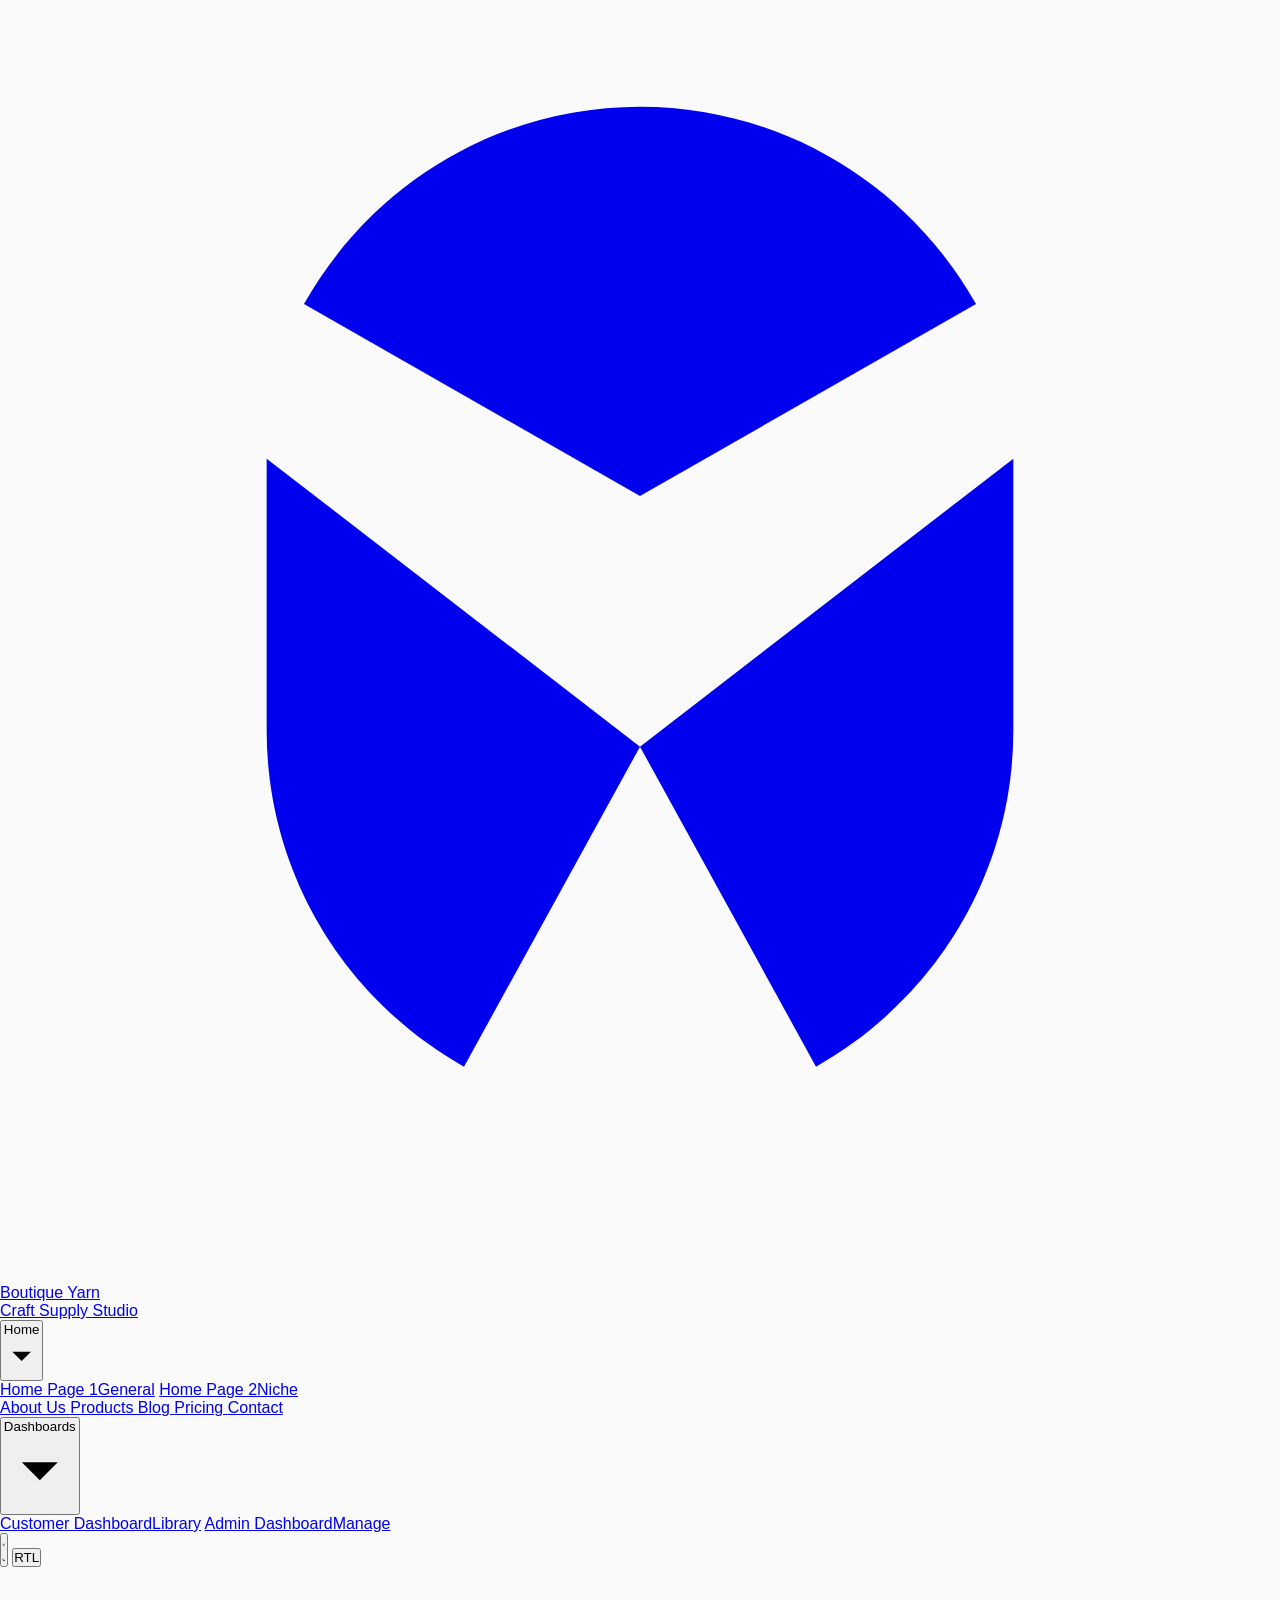
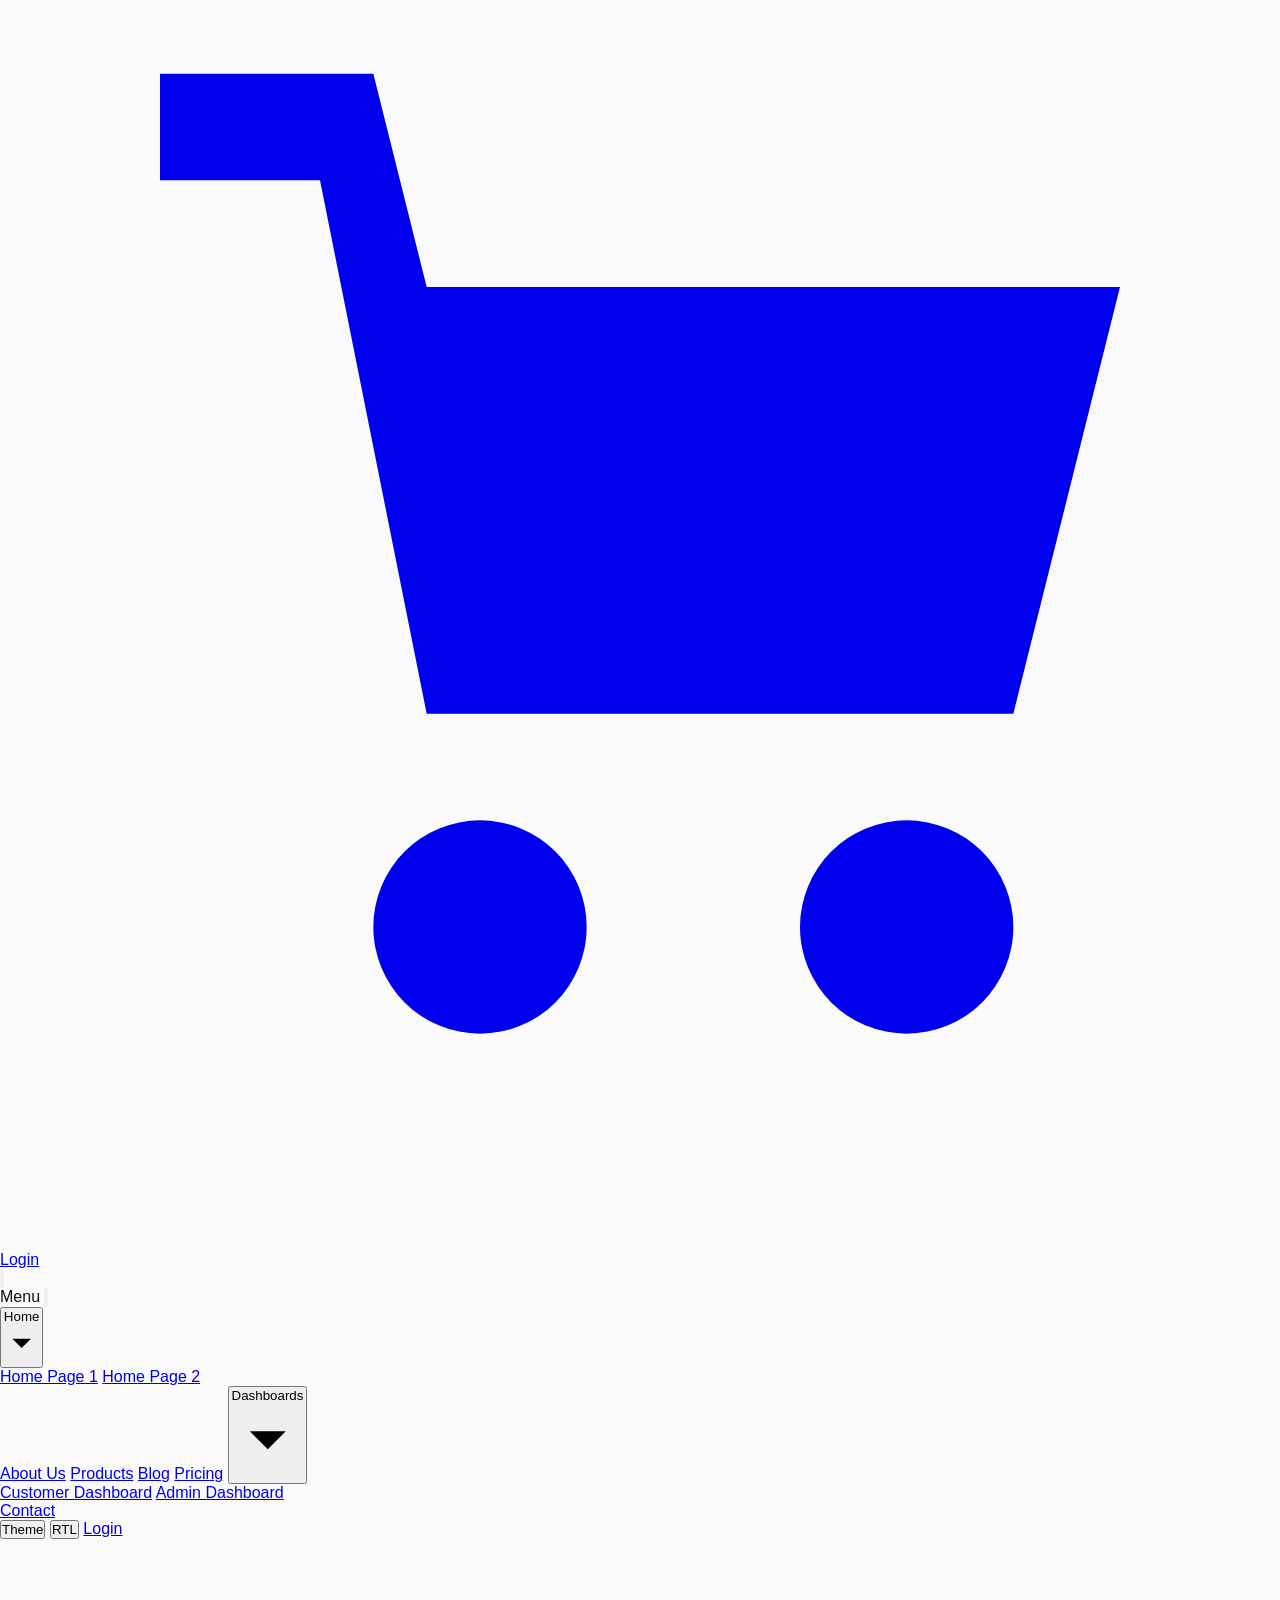
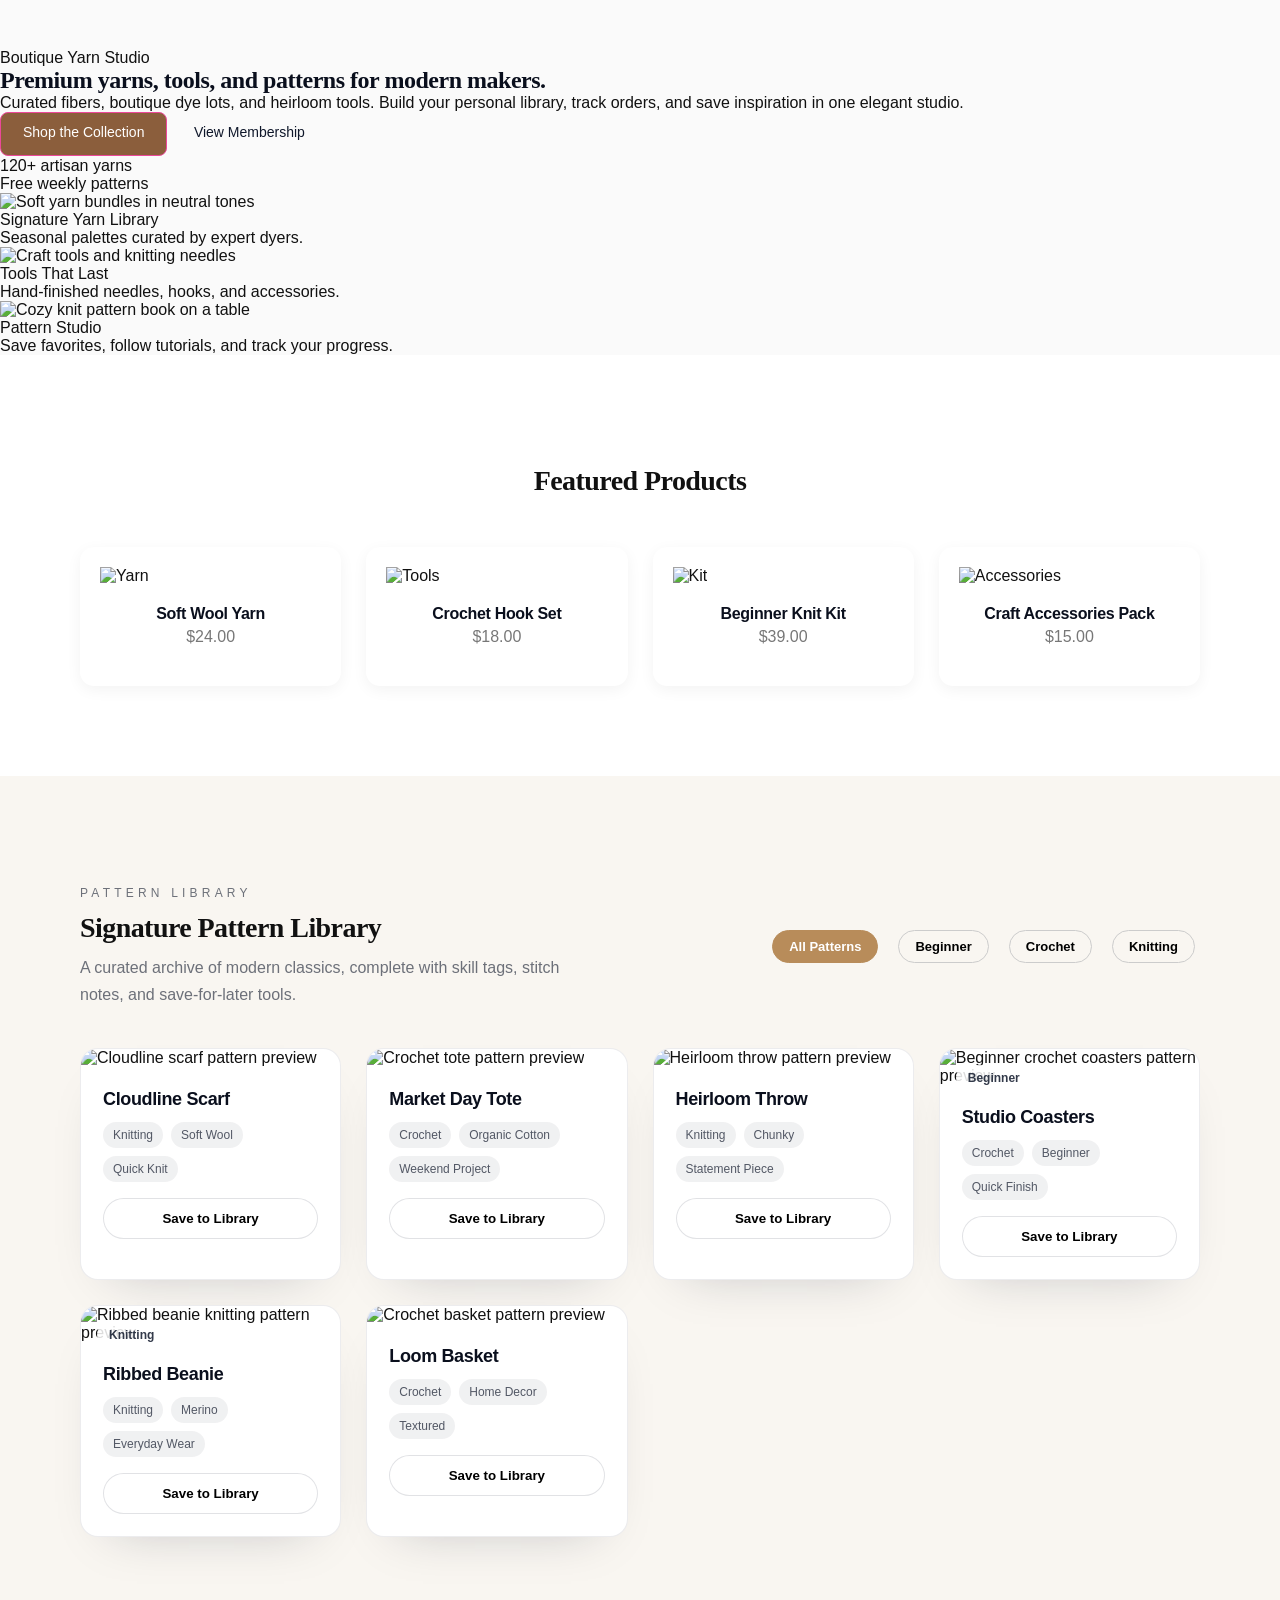
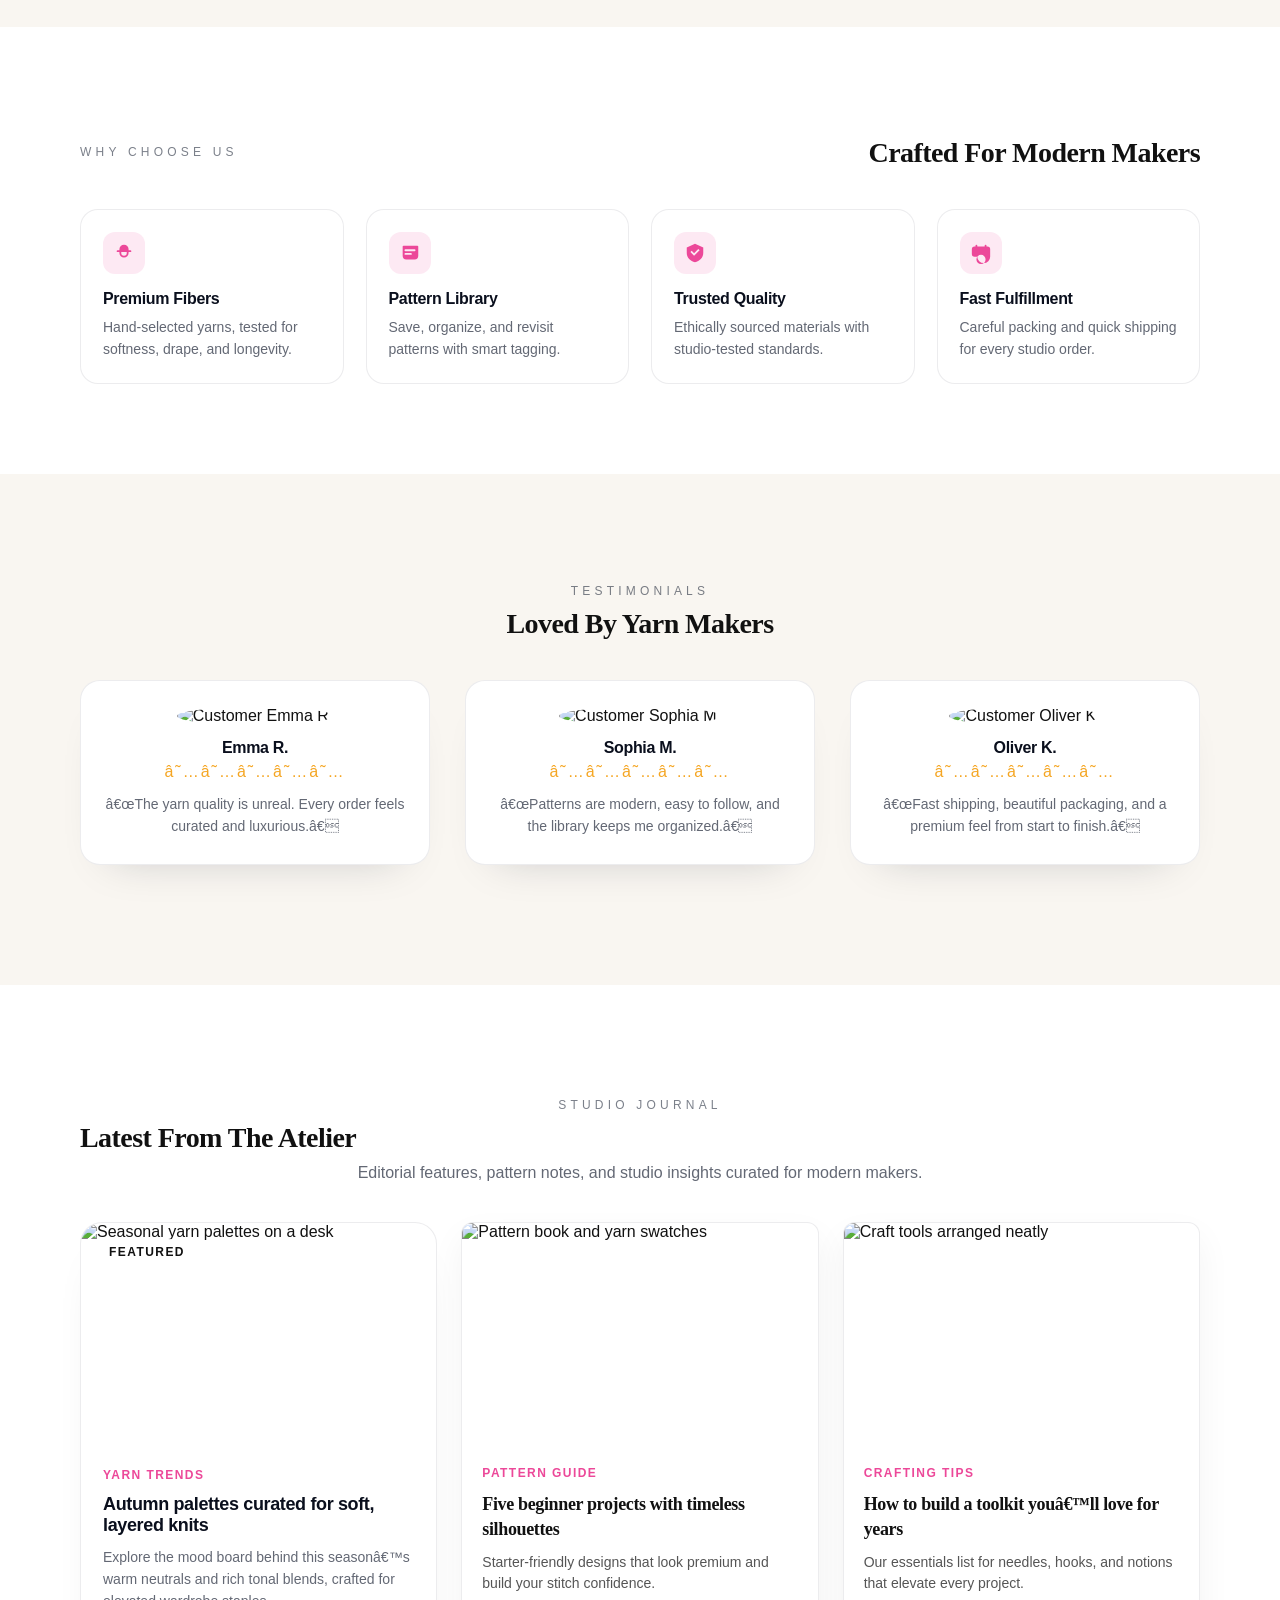
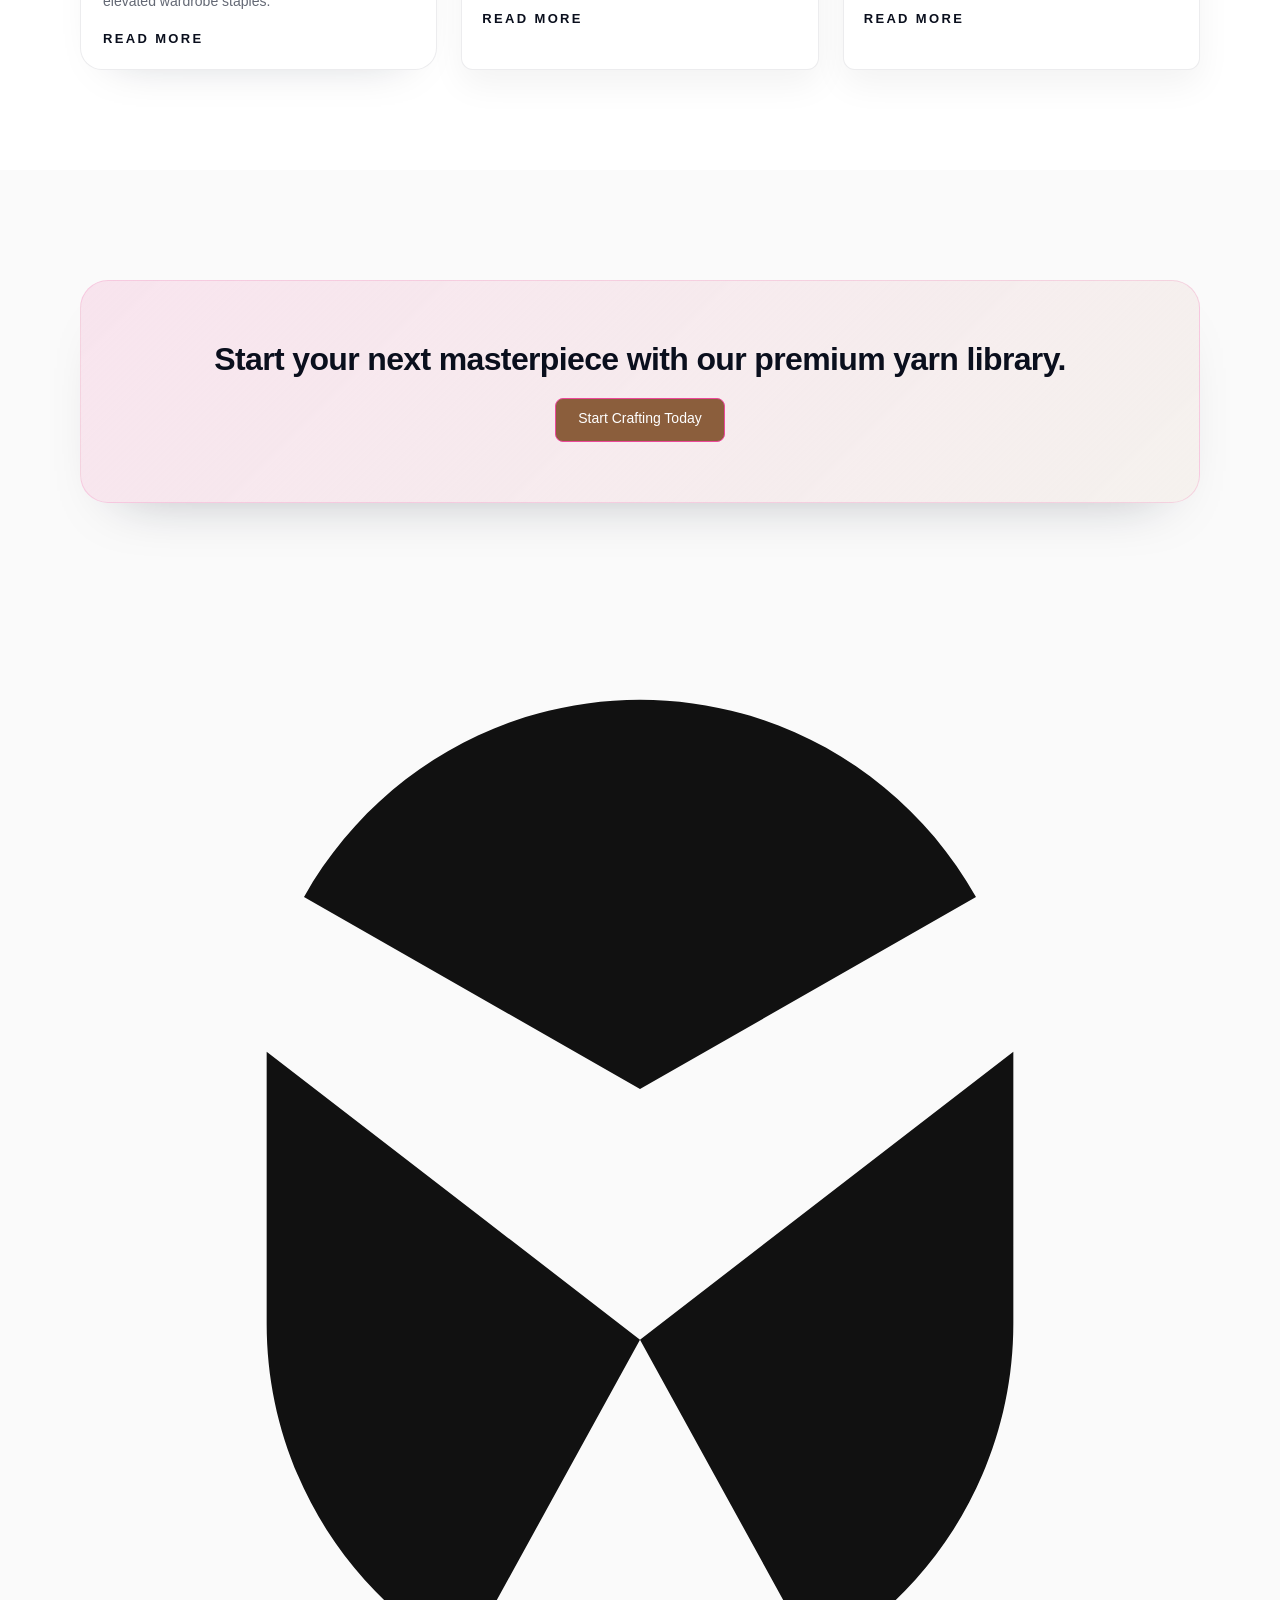
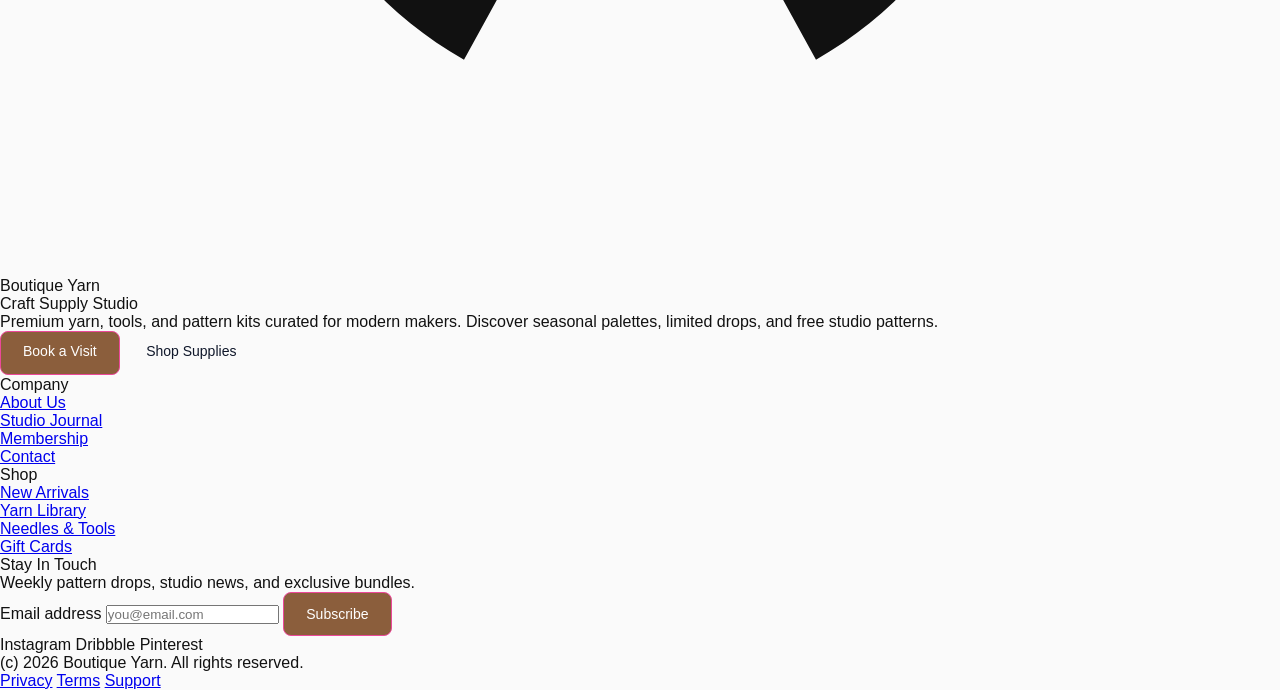
==== index.html @ cca9d6d8 "Add root redirect index" ====
<!doctype html>
<html lang="en">
<head>
  <meta charset="UTF-8" />
  <meta name="viewport" content="width=device-width, initial-scale=1.0" />
  <title>Boutique Yarn</title>
  <meta http-equiv="refresh" content="0; url=pages/index.html" />
  <link rel="canonical" href="pages/index.html" />
</head>
<body>
  <p>Redirecting to the homepage…</p>
  <script>
    window.location.replace("pages/index.html");
  </script>
</body>
</html>
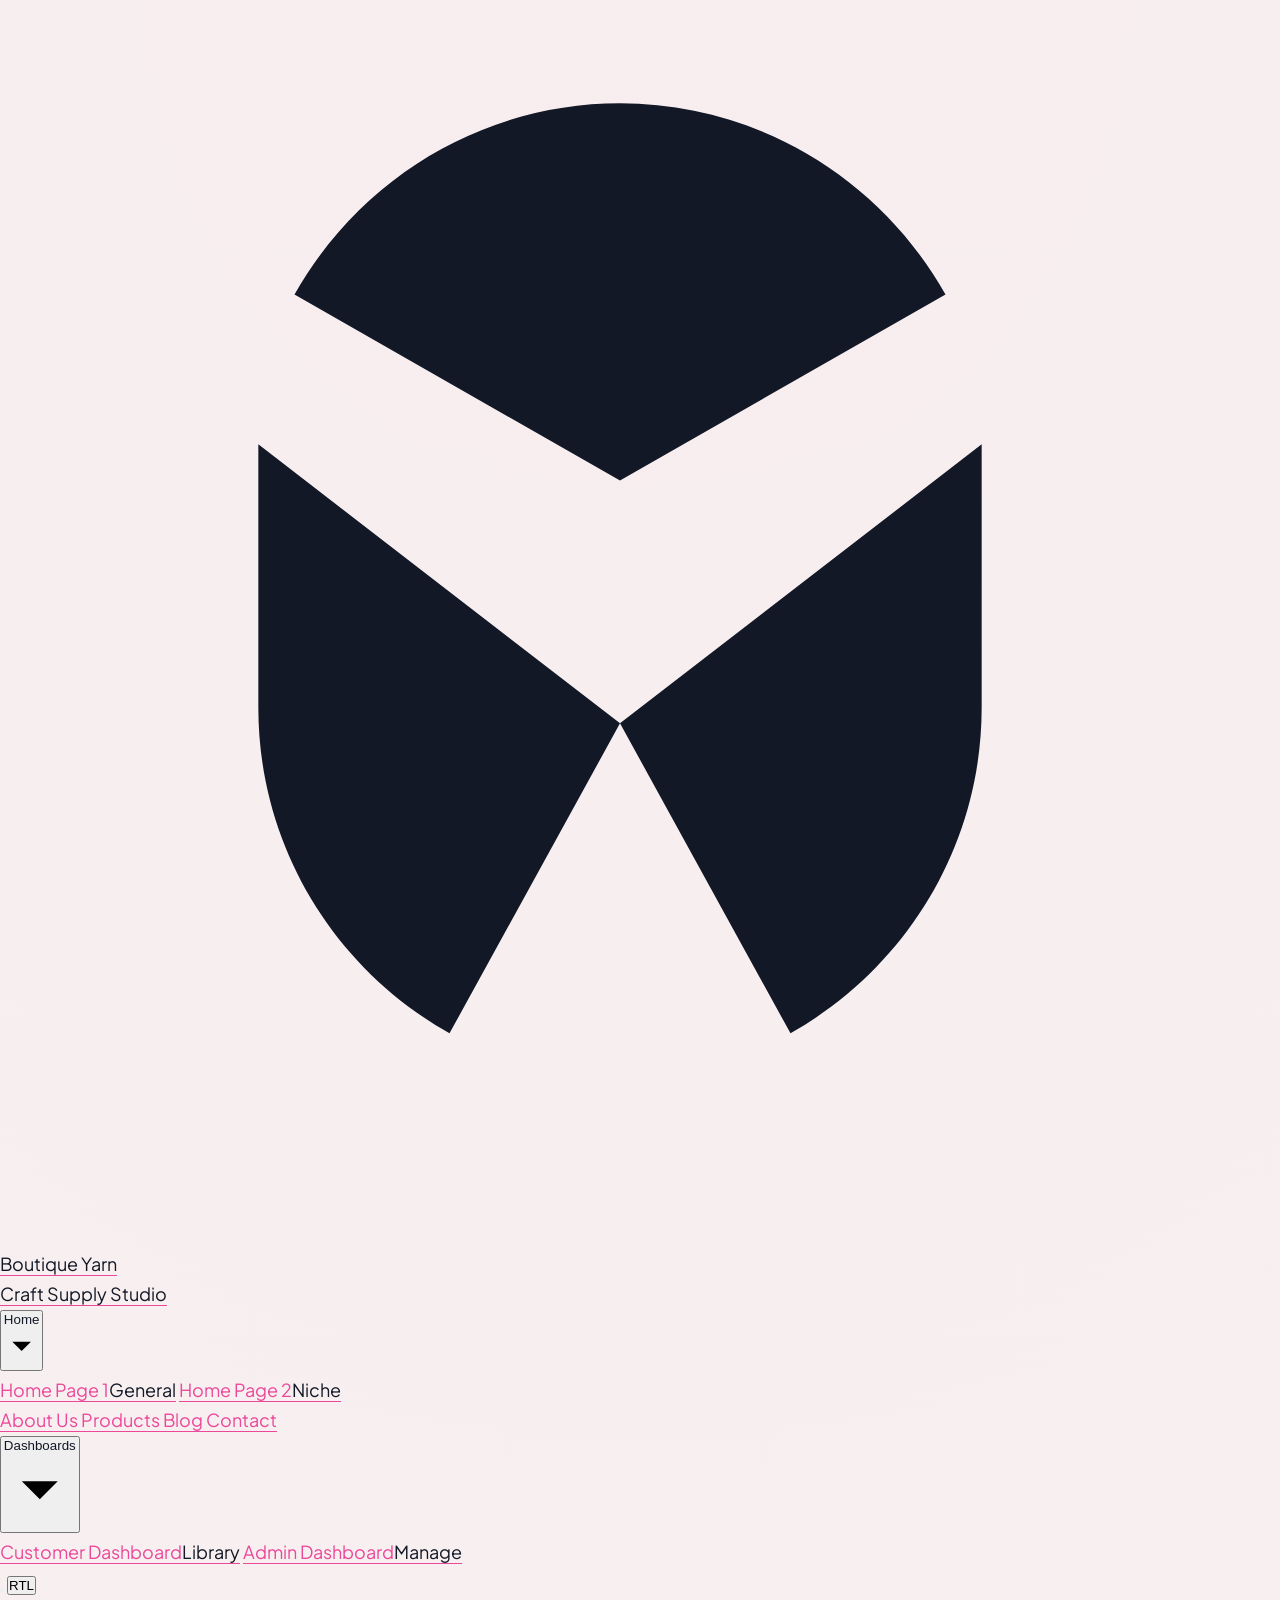
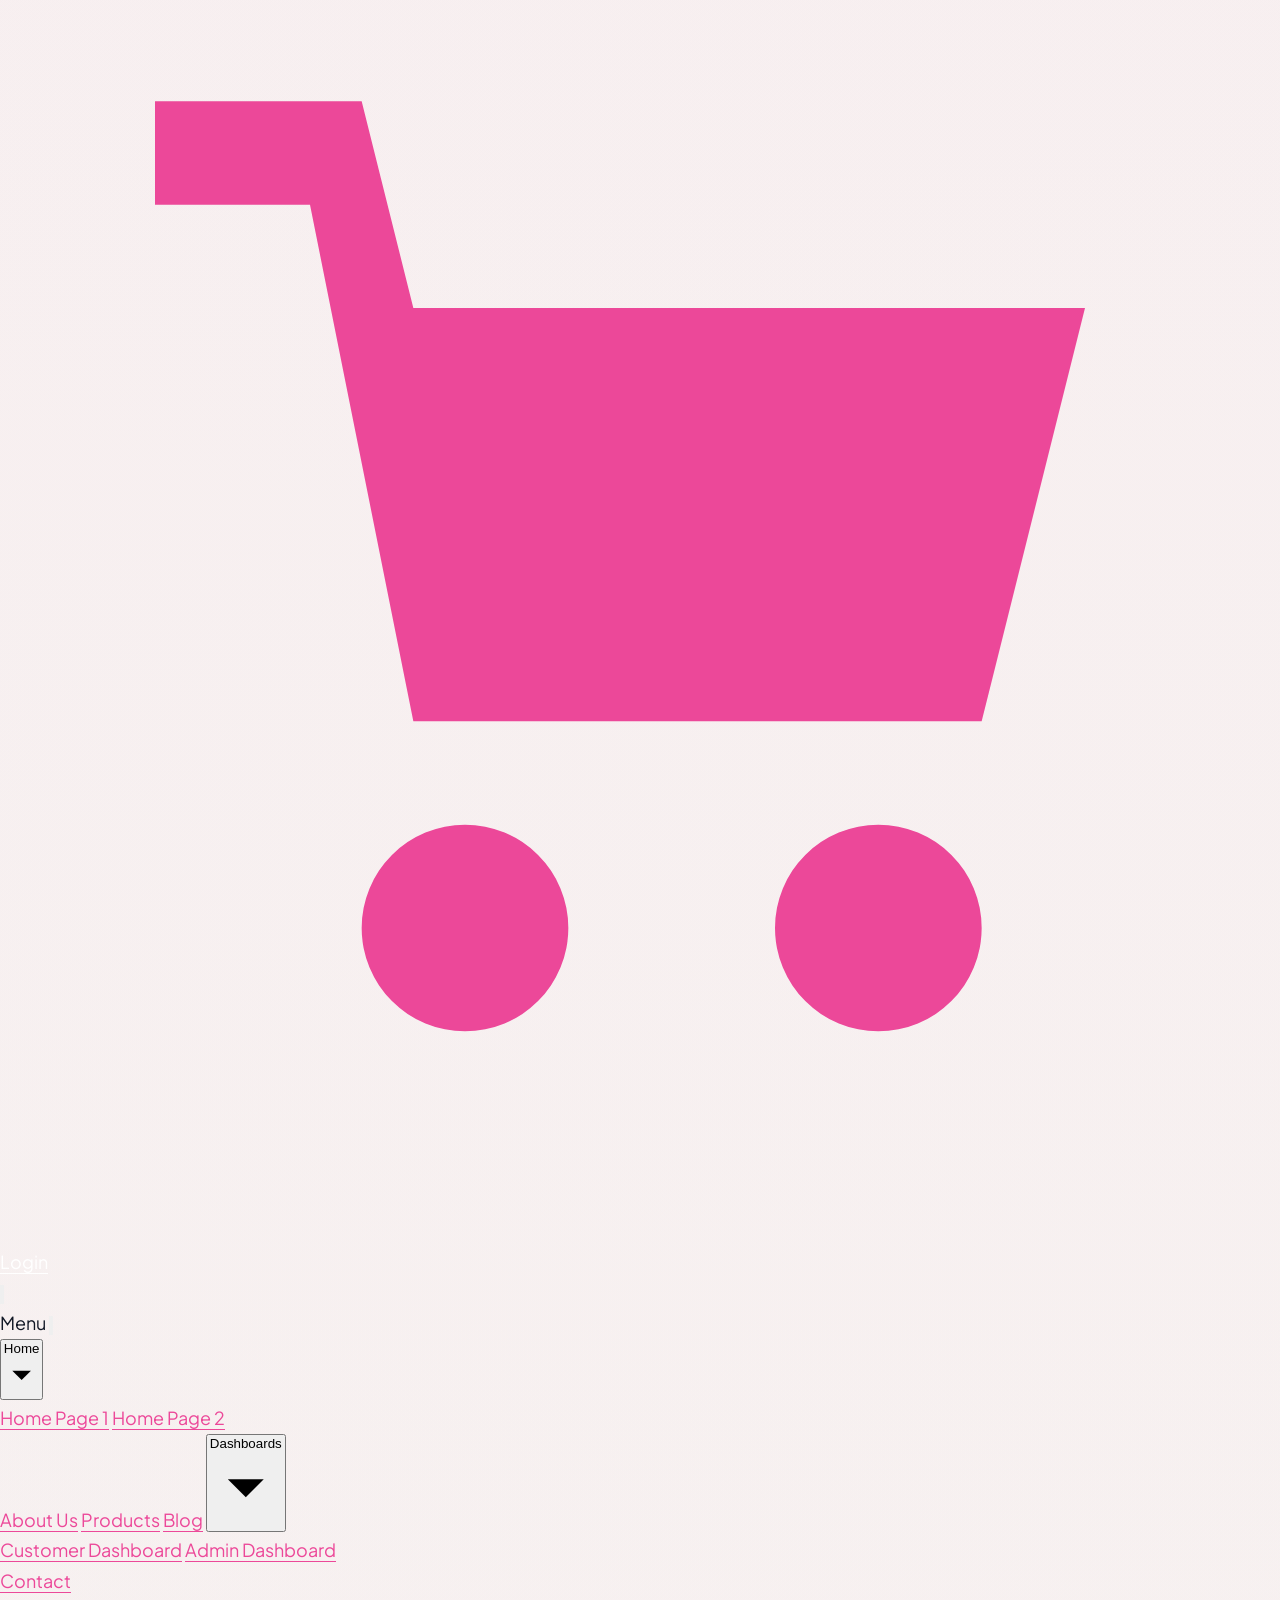
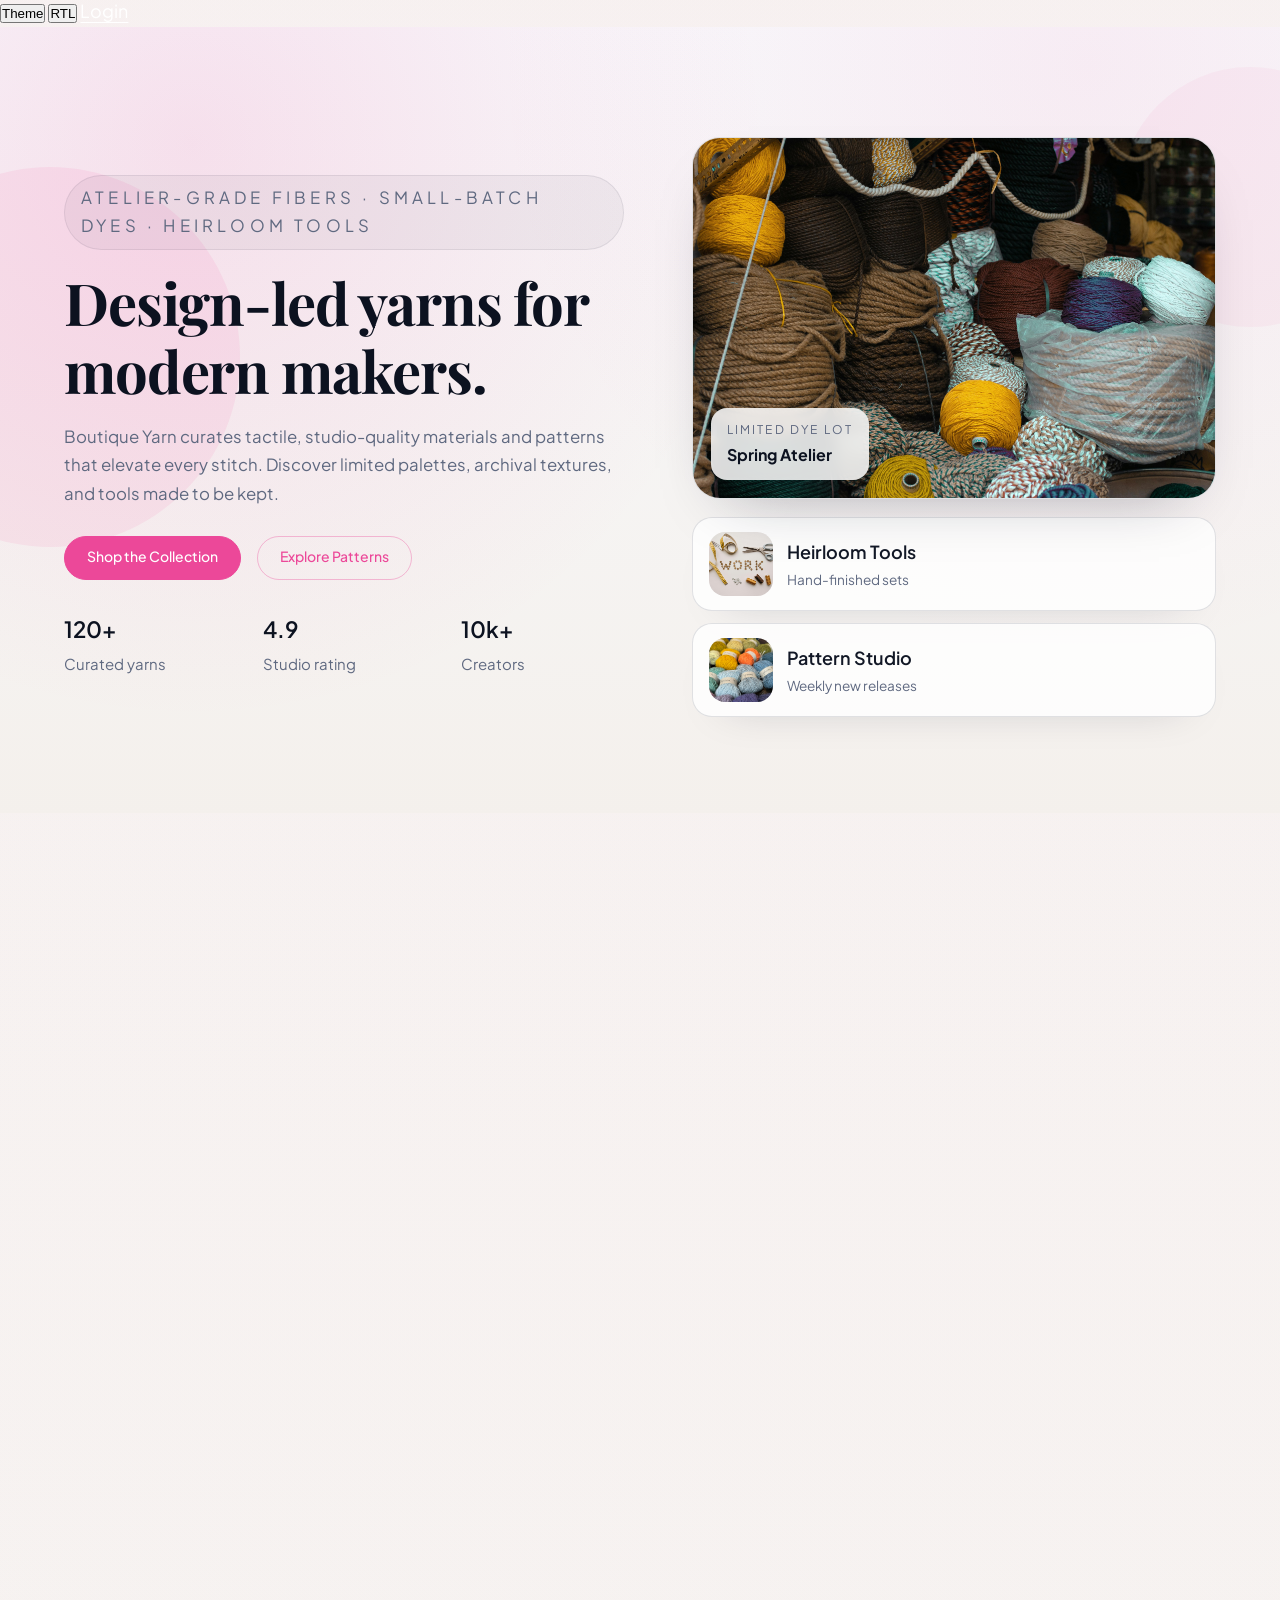
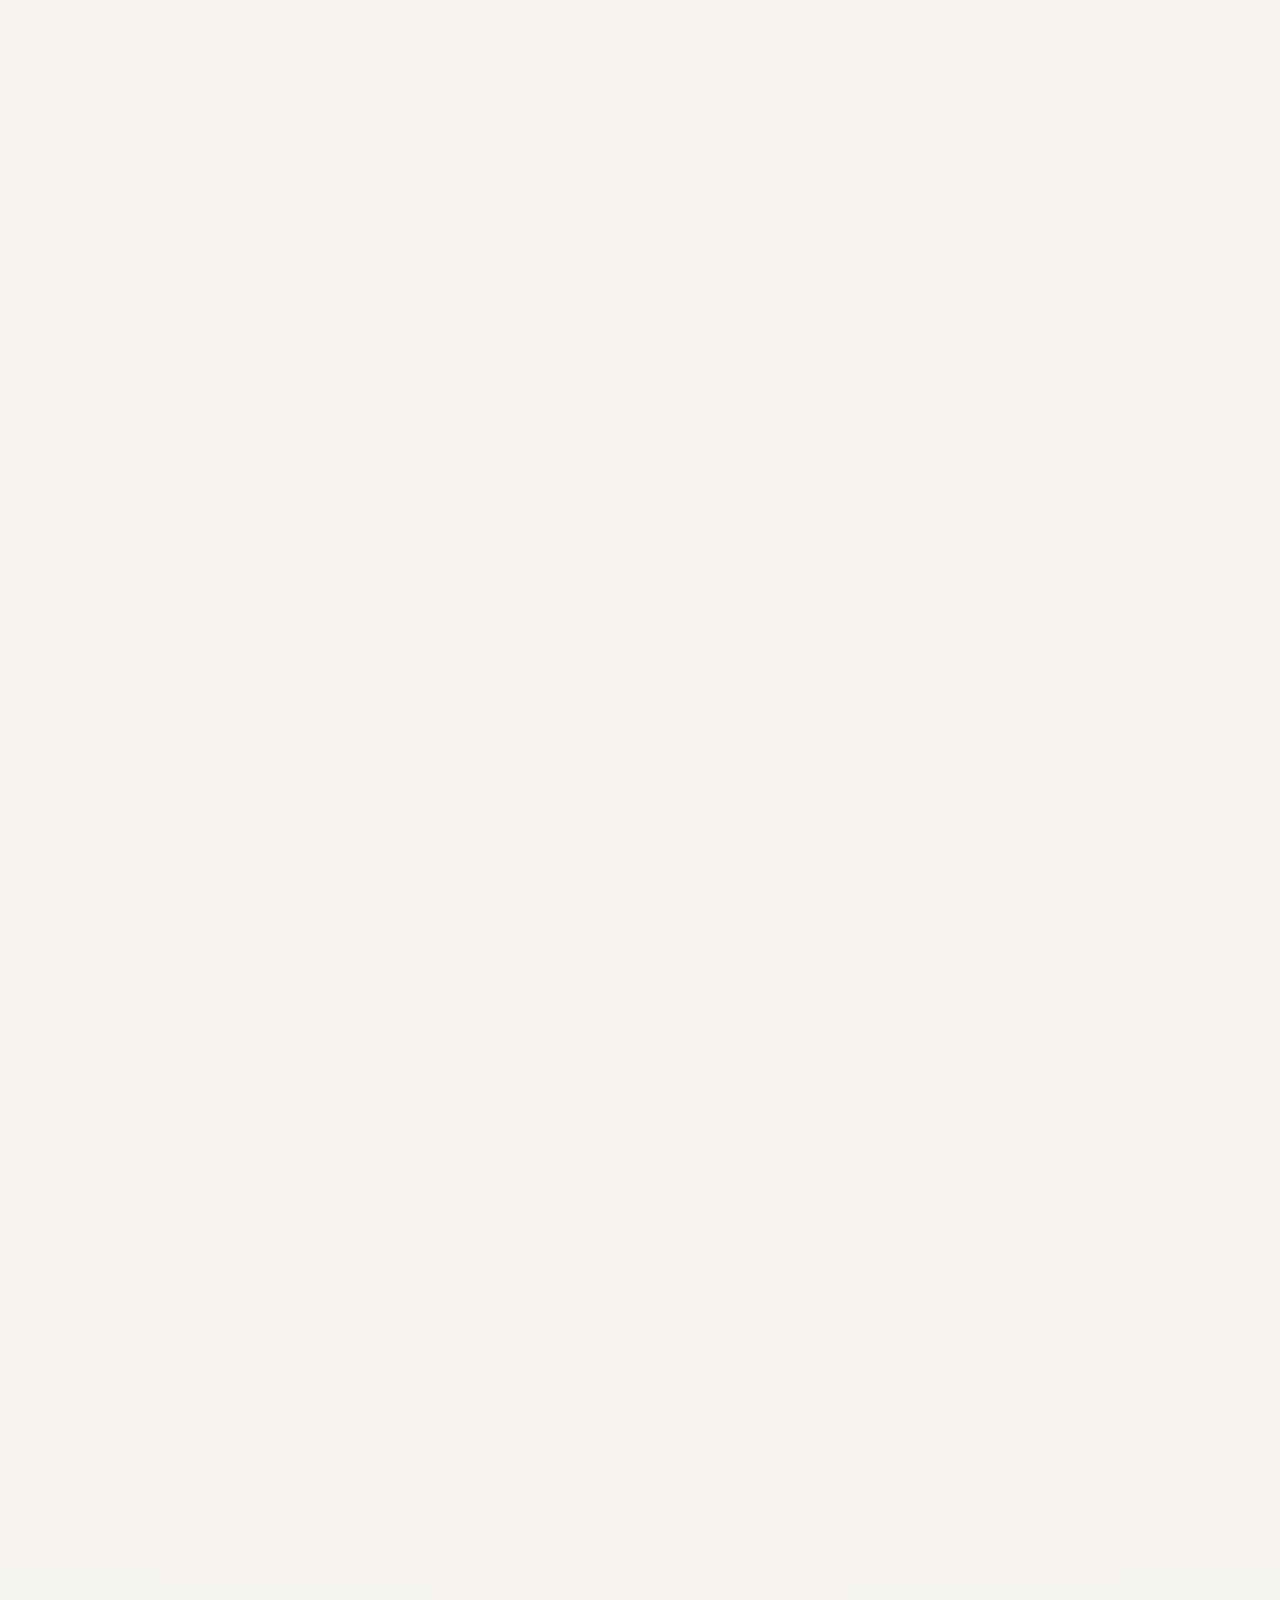
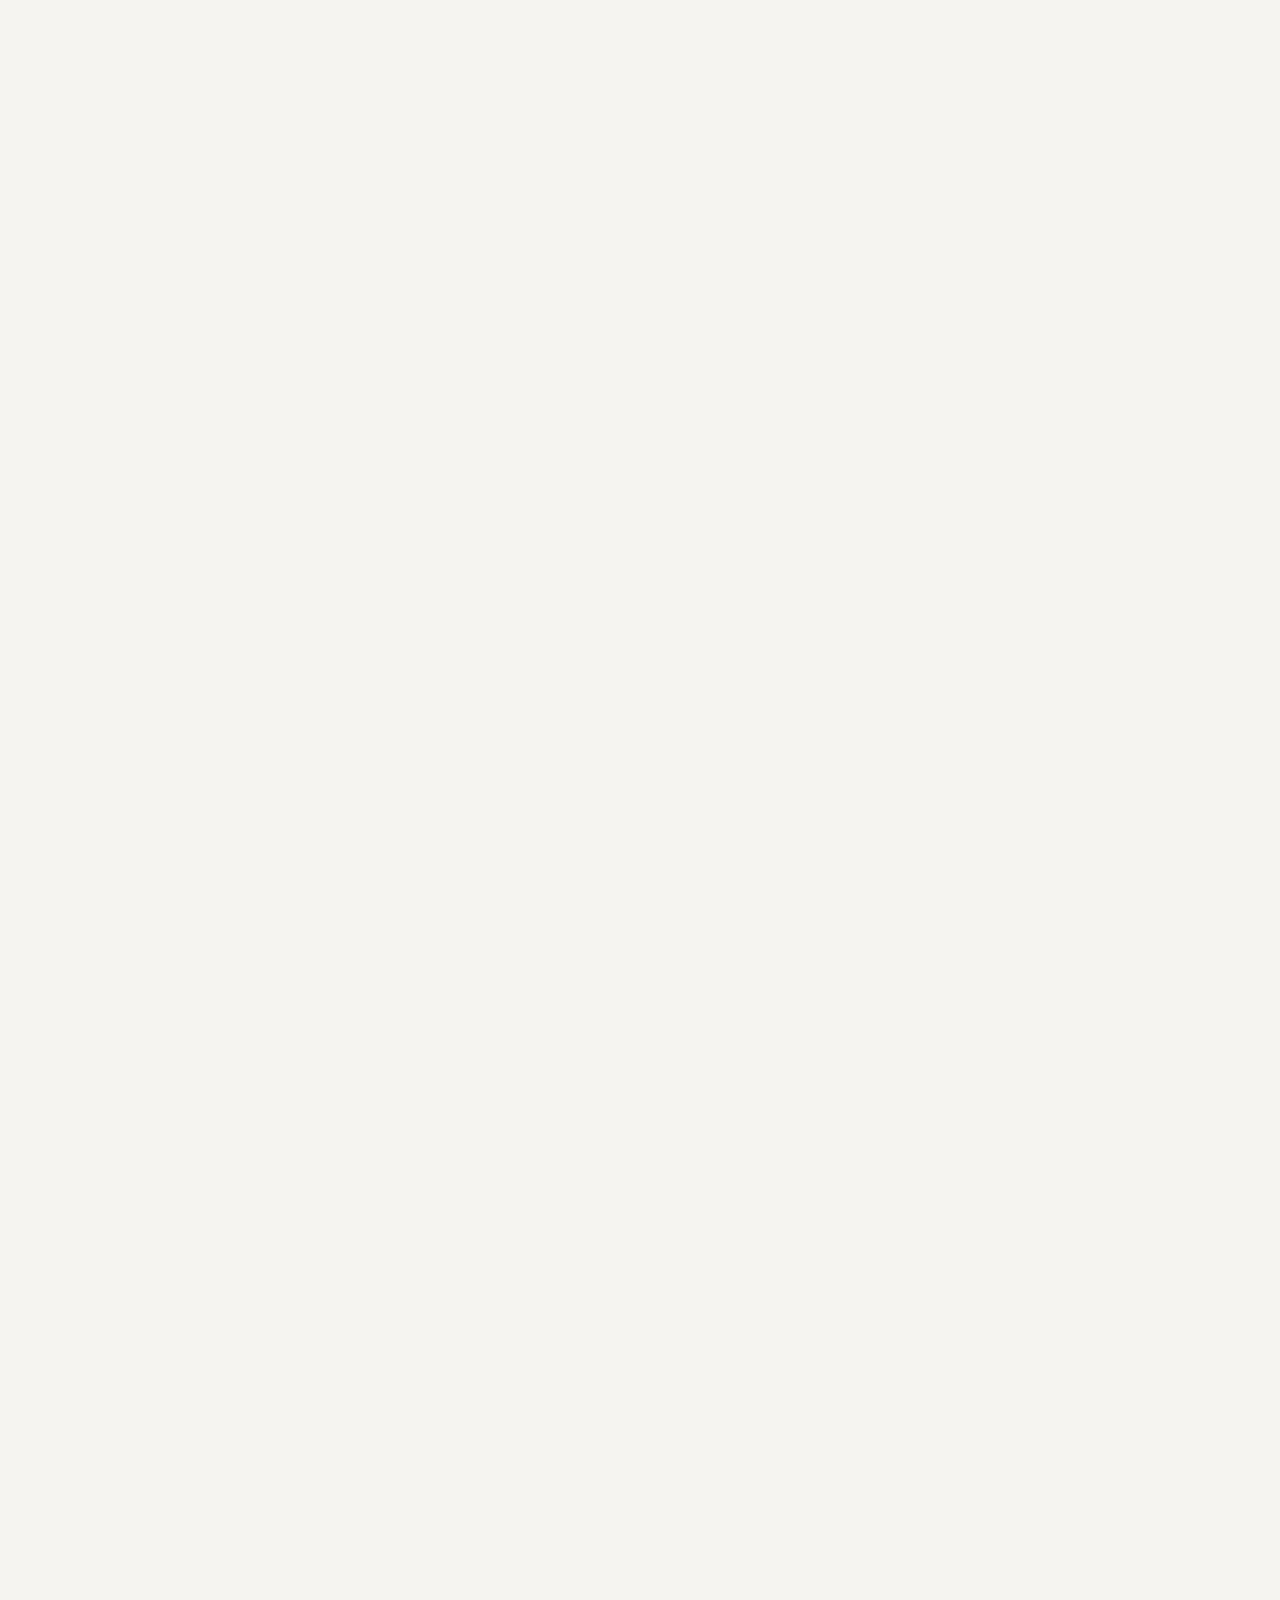
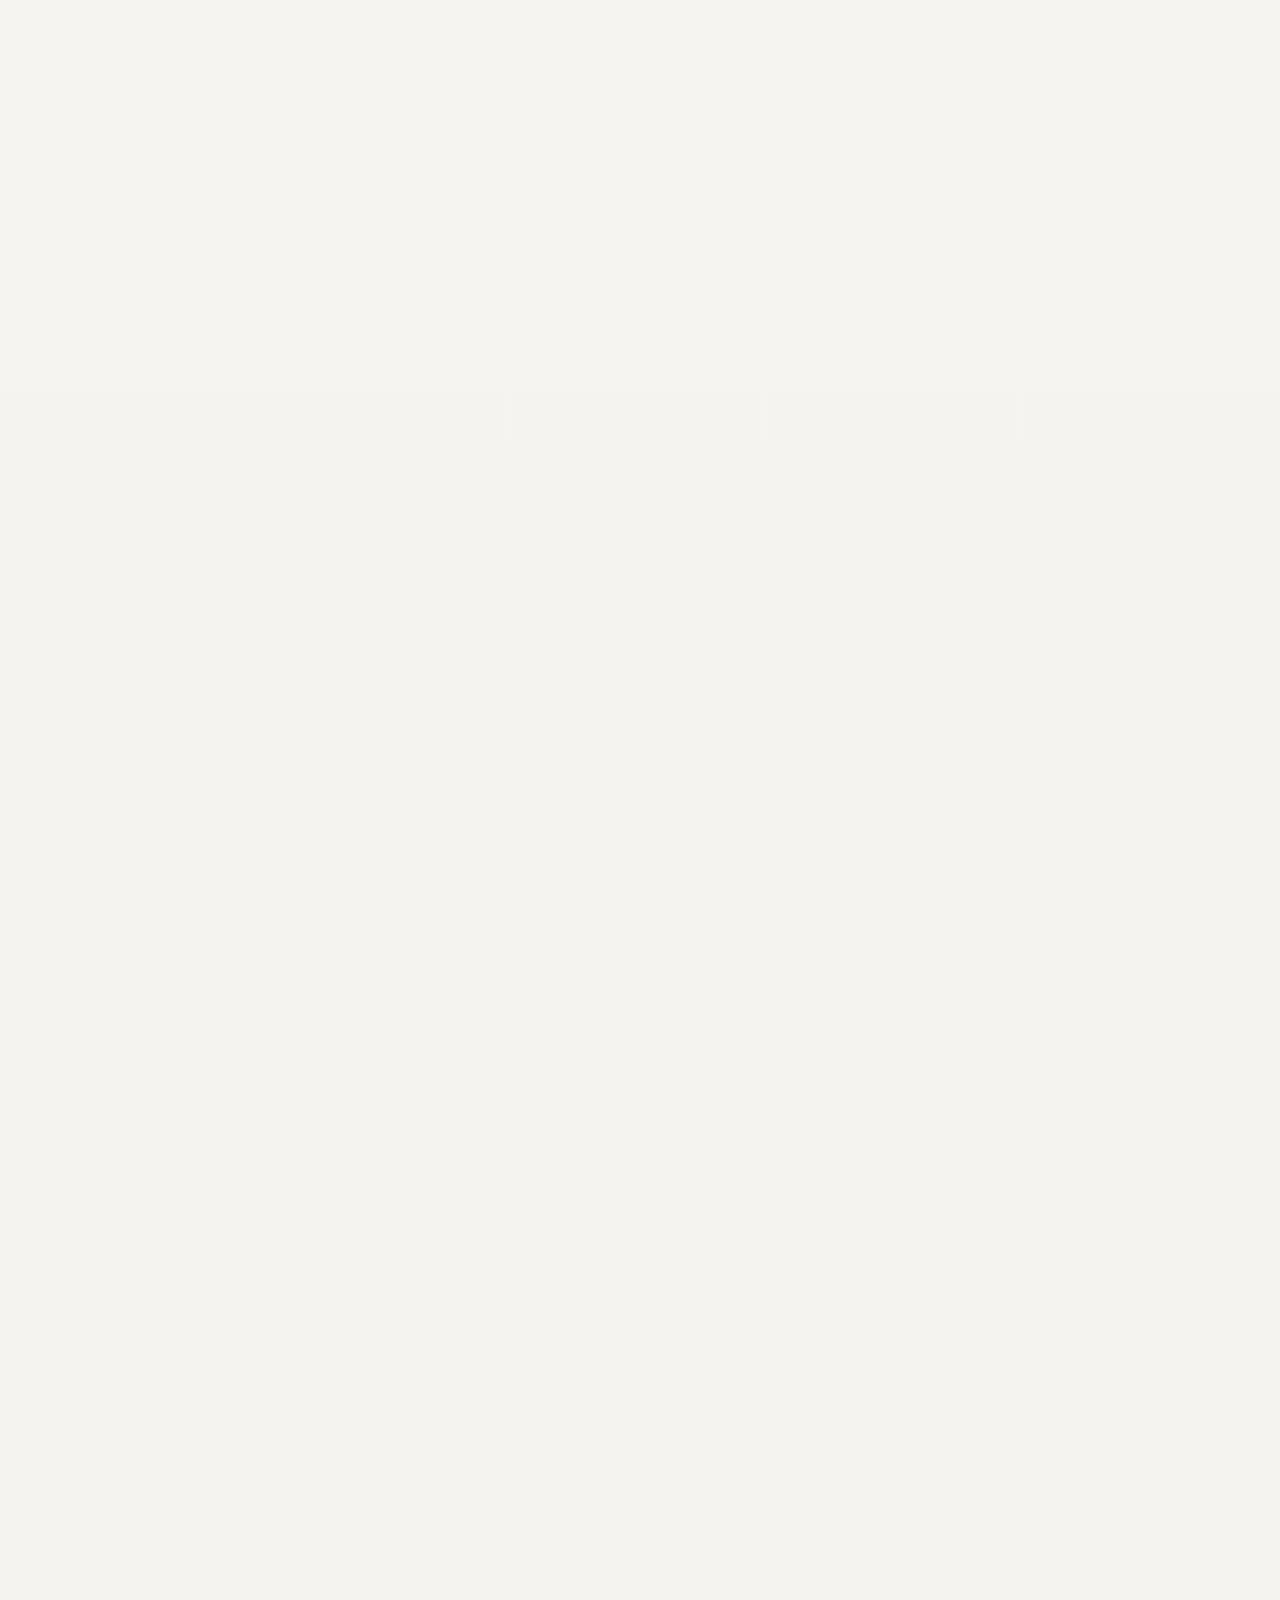
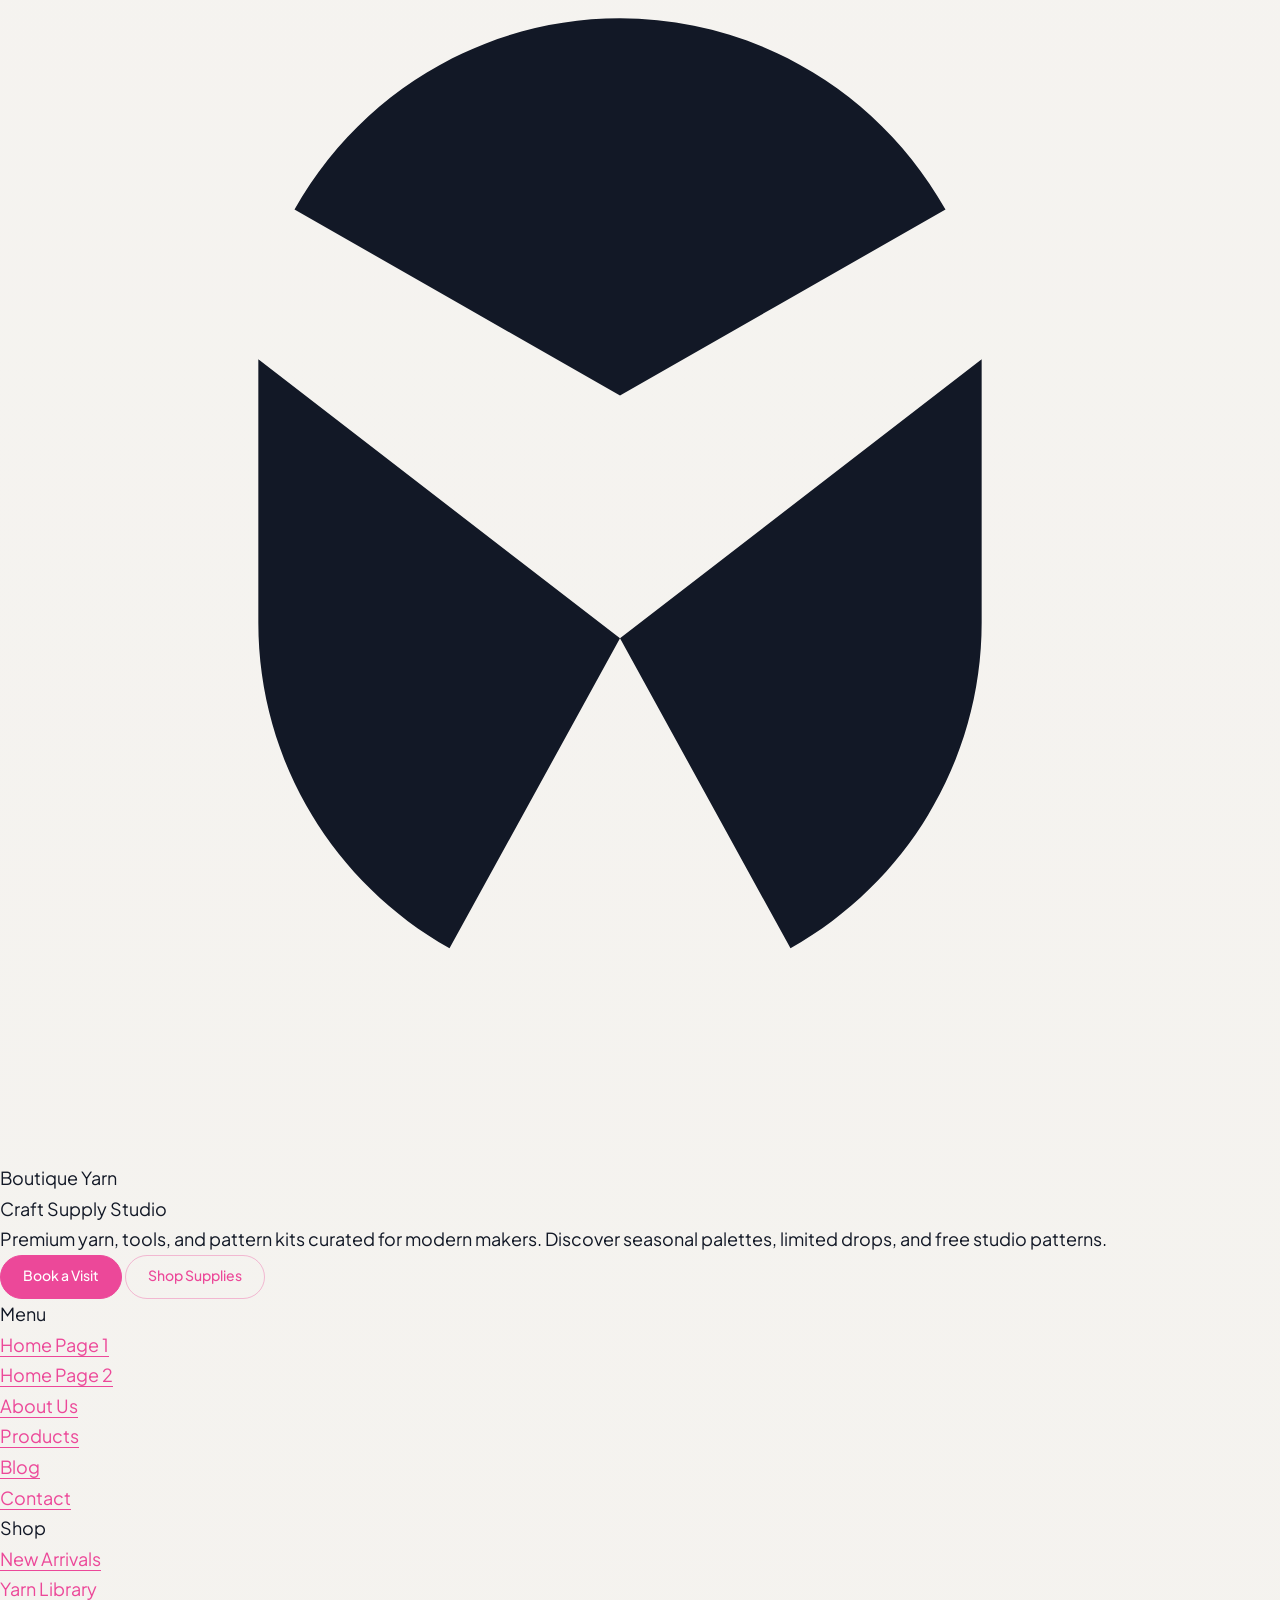
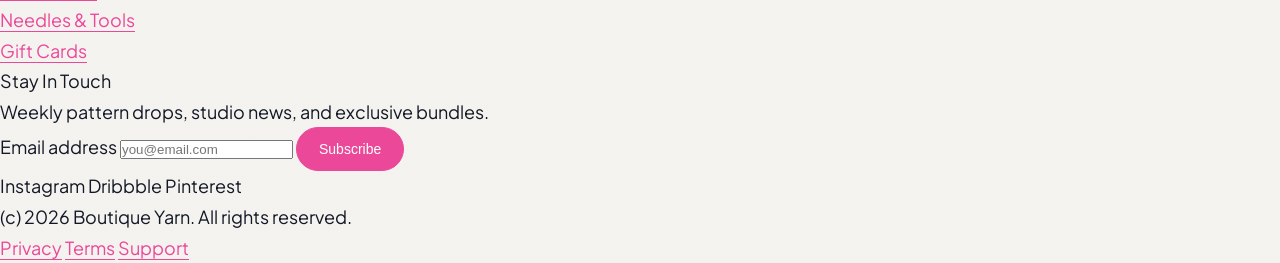
==== commit 6394ad97: "Update layout and product interactions" ====
--- a/index.html
+++ b/index.html
@@ -13,4 +13,4 @@
     window.location.replace("pages/index.html");
   </script>
 </body>
-</html>
+</html>
